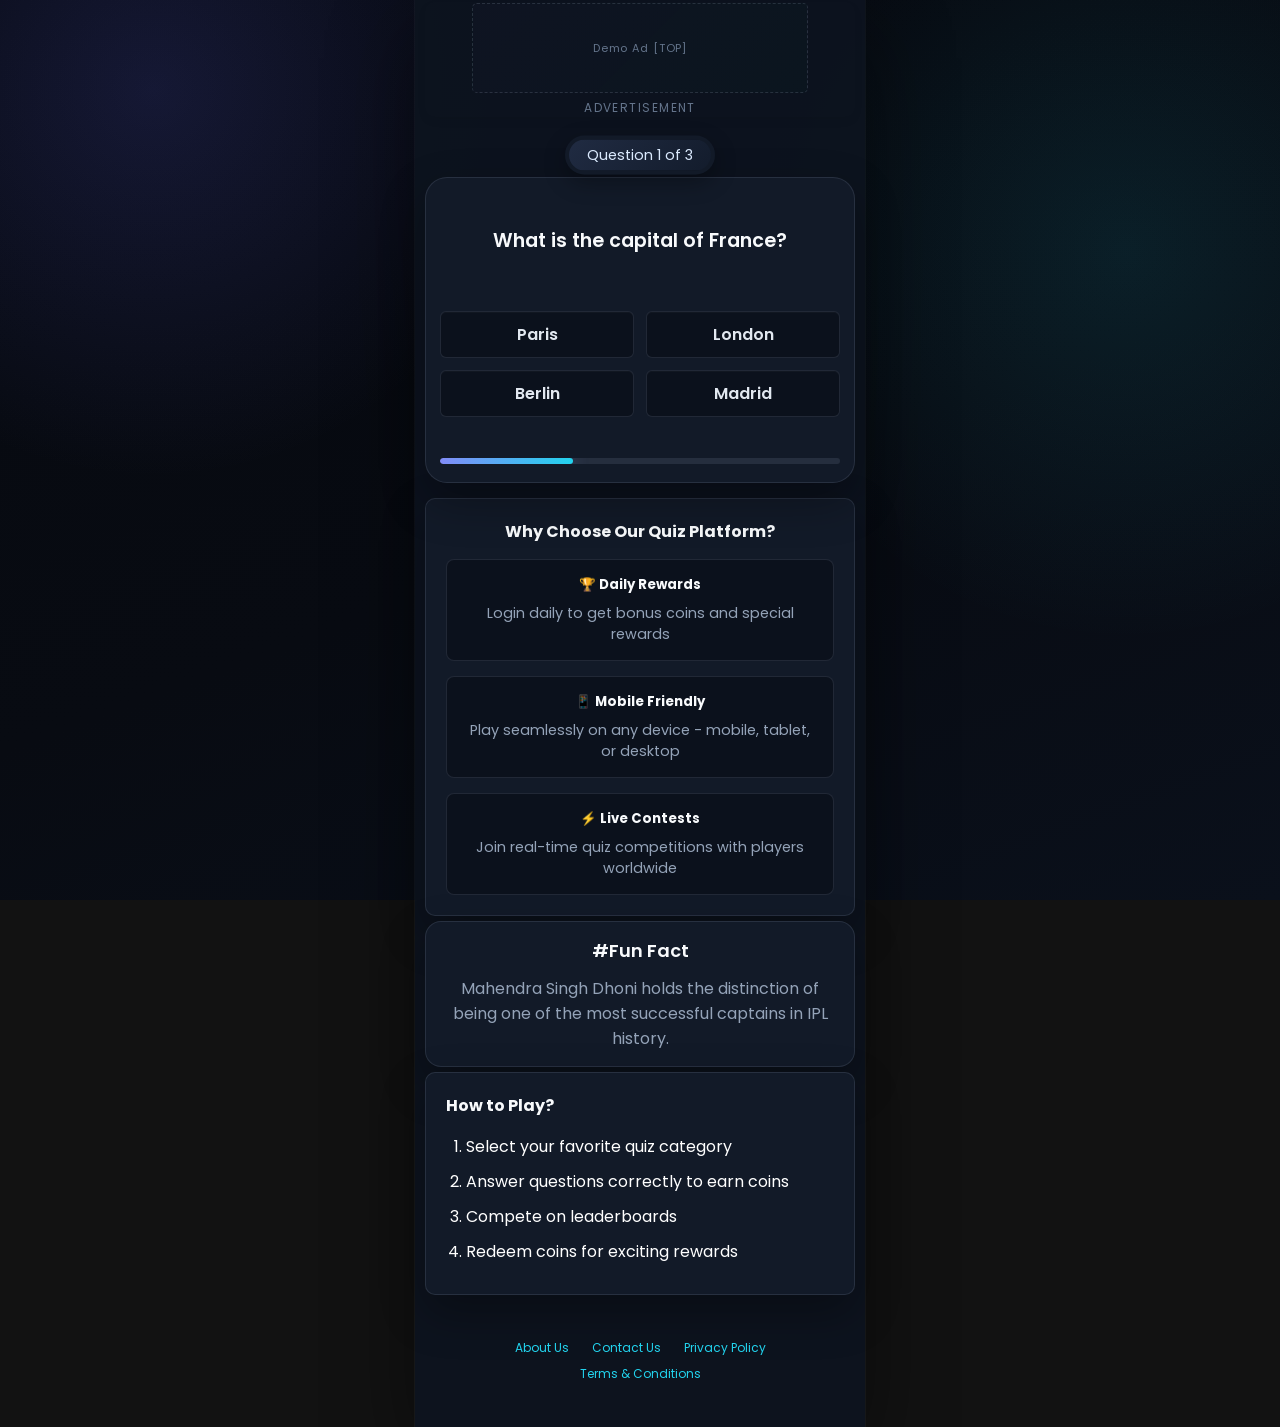
==== index.html @ c102051e "initial commit" ====
<!doctype html>
<html lang="en">
<head>
  <meta charset="UTF-8">
  <meta name="viewport" content="width=device-width, initial-scale=1">
  <meta name="robots" content="noindex, nofollow">
  <title>TwitQuiz - Test Your Knowledge</title>
  <link rel="preconnect" href="https://fonts.googleapis.com">
  <link rel="preconnect" href="https://fonts.gstatic.com" crossorigin>
  <link href="https://fonts.googleapis.com/css2?family=Poppins:wght@400;600;700&display=swap" rel="stylesheet">
  <link rel="stylesheet" href="styles.css">
</head>
<body>
  <main class="container">
    <header class="header"></header>



    <div class="ads-container">
      <div class="tops-ads ads">
        <div id="ad-top" class="custom-gpt-ad"></div>
        <div class="ads-label">Advertisement</div>
      </div>
    </div>

    <div class="quiz-card" id="quizCard">
      <div class="score-display">
        Score: <span class="score-number" id="scoreDisplay">0</span>
      </div>
      <div class="question-counter" id="questionCounter">Question 1 of 2</div>
      <div class="question" id="questionText"></div>
      <div class="options" id="optionsContainer"></div>
      <div class="answer-message" id="answerMessage" aria-live="polite"></div>
      <div class="progress-bar">
        <div class="progress-fill" id="progressFill"></div>
      </div>
    </div>

    <div class="ads-container margin-top-20px" id="secondaryAd">
      <div class="tops-ads ads">
        <div id="ad-middle" class="custom-gpt-ad"></div>
        <div class="ads-label">Advertisement</div>
      </div>
    </div>



    <div class="bottom-content">
      <div class="featured-section">
        <h3>Why Choose Our Quiz Platform?</h3>
        <div class="features-grid">
          <div class="feature-item">
            <h5>🏆 Daily Rewards</h5>
            <p>Login daily to get bonus coins and special rewards</p>
          </div>
          <div class="feature-item">
            <h5>📱 Mobile Friendly</h5>
            <p>Play seamlessly on any device - mobile, tablet, or desktop</p>
          </div>
          <div class="feature-item">
            <h5>⚡ Live Contests</h5>
            <p>Join real-time quiz competitions with players worldwide</p>
          </div>
        </div>
      </div>

      <div class="fact_box">
        <h5>#Fun Fact</h5>
        <p id="funFact"></p>
      </div>

      <div class="how-to-play">
        <h3>How to Play?</h3>
        <ol class="play-steps">
          <li>Select your favorite quiz category</li>
          <li>Answer questions correctly to earn coins</li>
          <li>Compete on leaderboards</li>
          <li>Redeem coins for exciting rewards</li>
        </ol>
      </div>
    </div>

    <nav class="footer-links" aria-label="Footer links">
      <a href="about.html">About Us</a>
      <a href="contact.html">Contact Us</a>
      <a href="privacy-policy.html">Privacy Policy</a>
      <a href="terms-conditions.html">Terms &amp; Conditions</a>
    </nav>
  </main>

  <div class="ads-popup-overlay" id="adsPopup" hidden>
    <div class="ads-popup" role="dialog" aria-modal="true" aria-label="Advertisement">
      <div class="close-wrap">
        <button class="ads-close-btn" id="closeAd" type="button" disabled>✖</button>
        <div class="ads-loading" id="adTimer">⏳ Please wait 5 seconds...</div>
      </div>
      <div id="ad-interstitial" class="custom-gpt-ad interstitial-ad"></div>
      <div class="popup-ad-label">Advertisement</div>
    </div>
  </div>

  <script src="quiz-data.js"></script>
  <script src="app.js"></script>
</body>
</html>
---- styles.css ----
* {
  box-sizing: border-box;
}

html {
  min-height: 100%;
}

body {
  min-height: 100vh;
  margin: 0;
  padding: 0;
  color: #e0e6ed;
  font-family: "Poppins", sans-serif;
  background:
    radial-gradient(circle at 10% 20%, rgba(23, 32, 49, .8), transparent 40%),
    radial-gradient(circle at 90% 30%, rgba(35, 45, 65, .7), transparent 50%),
    radial-gradient(circle at 50% 80%, rgba(23, 32, 49, .6), transparent 60%),
    radial-gradient(circle at 30% 50%, rgba(45, 55, 75, .7), transparent 70%),
    radial-gradient(circle at 70% 10%, rgba(23, 32, 49, .8), transparent 80%);
}

button,
a {
  font: inherit;
}

.container {
  width: 100%;
  max-width: 450px;
  min-height: 100vh;
  margin: 0 auto;
  padding: 0 10px 10px;
  background: #172031;
  box-shadow: 0 20px 40px rgba(0, 0, 0, .3);
}

.header {
  height: 2px;
}

.ads-container {
  position: relative;
  width: 100%;
  max-width: 100%;
  margin: 0 auto 2px;
  padding-top: 0;
  text-align: center;
}

.ads {
  border-radius: 10px;
  box-shadow: 0 4px 10px rgba(0, 0, 0, .05);
}

.custom-gpt-ad {
  display: flex;
  min-height: 92px;
  align-items: center;
  justify-content: center;
}

.ad-placeholder {
  display: flex;
  width: min(100%, 336px);
  min-height: 90px;
  align-items: center;
  justify-content: center;
  border: 1px dashed #536176;
  border-radius: 5px;
  color: #728096;
  background: #131c2b;
  font-size: 11px;
  letter-spacing: .08em;
}

.ads-label {
  margin: 5px 0 10px;
  color: #f0e7e7;
  text-align: center;
  font-size: 12px;
  text-transform: uppercase;
}

.quiz-card {
  position: relative;
  display: block;
  width: 100%;
  max-width: 100%;
  margin: 60px auto 15px;
  padding: 30px 10px 15px;
  border-radius: 16px;
  background: #3b4559;
}

.score-display {
  display: none;
  margin-bottom: 20px;
  text-align: center;
  font-size: 1.2rem;
}

.score-number {
  color: #ffd700;
  font-size: 2rem;
  font-weight: 700;
}

.question-counter {
  position: absolute;
  z-index: 10;
  top: -23px;
  left: 50%;
  display: block;
  width: 100%;
  max-width: 150px;
  margin: 0 auto;
  padding: 5px;
  transform: translate(-50%, -50%);
  border: 4px solid #3b4559;
  border-radius: 50px;
  background: #172031;
  text-align: center;
  font-size: .9rem;
}

.question {
  min-height: 58px;
  margin: 18px 0 25px;
  text-align: center;
  font-size: 1.2rem;
  font-weight: 600;
  line-height: 1.4;
}

.options {
  display: grid;
  grid-template-columns: 1fr 1fr;
  gap: 12px;
  margin-bottom: 10px;
}

.option {
  position: relative;
  display: flex;
  width: 100%;
  min-height: 45px;
  align-items: center;
  justify-content: center;
  overflow: hidden;
  border: 0;
  border-radius: 6px;
  padding: 10px;
  color: #fff;
  background: #172031;
  text-align: center;
  text-decoration: none;
  font-weight: 600;
  cursor: pointer;
  transition: transform .2s ease, background .2s ease;
}

.option:hover:not(:disabled) {
  transform: translateY(-2px);
  background: #222d40;
}

.option.selected {
  color: #fff;
  background: #ff6b35;
}

.option.correct {
  color: #fff;
  background: #10b981;
}

.option.wrong {
  color: #fff;
  background: #ef4444;
}

.option:disabled {
  cursor: default;
}

.answer-message {
  min-height: 26px;
  padding: 3px 4px 8px;
  color: #d8dee9;
  text-align: center;
  font-size: 12px;
}

.progress-bar {
  width: 100%;
  height: 6px;
  margin: 5px 0 0;
  overflow: hidden;
  border-radius: 3px;
  background: rgba(255, 255, 255, .2);
}

.progress-fill {
  width: 0;
  height: 100%;
  border-radius: 3px;
  background: linear-gradient(90deg, #ffd700, #ffed4e);
  transition: width .5s ease;
}

.margin-top-20px {
  margin-top: 20px;
}

.bottom-content {
  margin-top: 15px;
}

.featured-section,
.how-to-play,
.fact_box {
  margin: 5px 0;
  border-radius: 10px;
  padding: 20px;
  background: #3b4559;
}

.featured-section h3,
.how-to-play h3 {
  margin: 0 0 15px;
  color: #fff;
  font-size: 16px;
}

.featured-section h3 {
  text-align: center;
}

.features-grid {
  display: grid;
  grid-template-columns: 1fr;
  gap: 15px;
  margin-top: 15px;
}

.feature-item {
  padding: 15px;
  border-radius: 8px;
  color: #fff;
  background: #172031;
  text-align: center;
  box-shadow: 0 2px 4px rgba(0, 0, 0, .1);
}

.feature-item h5 {
  margin: 0 0 8px;
  color: #fff;
}

.feature-item p {
  margin: 0;
  color: #a09e9e;
  font-size: .9rem;
}

.fact_box {
  border-radius: 16px;
  padding: 15px;
  text-align: center;
}

.fact_box h5 {
  margin: 0 0 12px;
  font-size: 18px;
  font-weight: 600;
}

.fact_box p {
  margin: 0;
}

.play-steps {
  margin-bottom: 0;
  padding-left: 20px;
}

.play-steps li {
  margin-bottom: 10px;
  color: #fff;
}

.footer-links {
  margin: 30px 0 20px;
  padding: 10px;
  text-align: center;
  font-size: 12px;
}

.footer-links a {
  display: inline-block;
  margin: 4px 10px;
  color: #00d4ff;
  text-decoration: none;
}

.ads-popup-overlay {
  position: fixed;
  z-index: 9999;
  inset: 0;
  display: flex;
  align-items: center;
  justify-content: center;
  opacity: 1;
  visibility: visible;
  background: rgba(0, 0, 0, .7);
}

.ads-popup-overlay[hidden] {
  display: none;
}

.ads-popup {
  position: relative;
  width: min(100%, 450px);
  min-height: 370px;
  border-radius: 14px;
  padding: 25px 20px;
  background: #fff;
  text-align: center;
  box-shadow: 0 8px 30px rgba(0, 0, 0, .25);
}

.close-wrap {
  min-height: 36px;
  margin-bottom: 8px;
}

.ads-close-btn {
  position: absolute;
  top: 8px;
  right: 12px;
  display: block;
  border: 0;
  border-radius: 6px;
  padding: 5px 10px;
  color: #fff;
  background: #2563eb;
  cursor: pointer;
}

.ads-close-btn:disabled {
  display: none;
}

.ads-loading {
  position: absolute;
  top: 8px;
  left: 12px;
  border-radius: 6px;
  padding: 5px 10px;
  color: #333;
  font-size: 13px;
}

.interstitial-ad {
  min-height: 280px;
}

.interstitial-ad .ad-placeholder {
  min-height: 280px;
  color: #8a8f98;
  background: #f3f4f6;
}

.popup-ad-label {
  margin-top: 5px;
  color: #333;
  font-size: 12px;
  text-transform: uppercase;
}

/* Result page */
.result-container {
  margin: 10px auto;
  padding: 2px;
  border-radius: 12px;
  color: #fff;
  background: #1a2332;
}

.result_box {
  margin-bottom: 5px;
  border-radius: 16px;
  padding: 25px 20px;
  background: #2a3446;
  text-align: center;
  box-shadow: 0 4px 10px rgba(0, 0, 0, .3);
}

.winner-art {
  width: 145px;
  height: 145px;
  margin: 0 auto 15px;
  border-radius: 50%;
  font-size: 85px;
  line-height: 145px;
  background: radial-gradient(circle, #ffe769, #ffb540 55%, transparent 56%);
}

.result_box h3 {
  margin: 10px 0 22px;
  color: #ffd700;
  font-size: 20px;
}

.coin_set {
  color: #00d4ff;
  font-weight: 700;
}

.play_now_btn {
  display: inline-block;
  border: 0;
  border-radius: 25px;
  padding: 10px 25px;
  color: #1a1a1a;
  background: linear-gradient(45deg, #ffd700, #ffed4e);
  text-decoration: none;
  font-weight: 600;
}

.quiz_rules {
  border-radius: 16px;
  padding: 25px;
  background: #2a3446;
  box-shadow: 0 4px 10px rgba(0, 0, 0, .3);
}

.quiz_rules h3 {
  display: inline-block;
  margin: 0 0 15px;
  border-bottom: 2px solid #00d4ff;
  padding-bottom: 5px;
  color: #00d4ff;
  font-size: 20px;
}

.quiz_rules_set {
  margin: 0 auto;
  padding-left: 20px;
  color: #e0e6ed;
  line-height: 1.6;
}

.quiz_rules_set li {
  margin-bottom: 10px;
}

.popup-overlay {
  position: fixed;
  z-index: 1000;
  inset: 0;
  display: flex;
  align-items: center;
  justify-content: center;
  background: rgba(15, 23, 42, .9);
}

.popup-overlay[hidden] {
  display: none;
}

.popup-box {
  position: relative;
  width: min(90%, 480px);
  border: 1px solid #fff;
  border-radius: 15px;
  padding: 40px;
  color: #fff;
  background: #111827;
  text-align: center;
}

.popup-close {
  position: absolute;
  top: 15px;
  right: 15px;
  border: 0;
  color: #fff;
  background: none;
  font-size: 22px;
  cursor: pointer;
}

.coin-art {
  margin: 5px auto 15px;
  font-size: 70px;
}

.new-reward {
  color: #ffb540;
  font-size: 18px;
}

.get-coins {
  font-size: 26px;
}

.popup-box p {
  margin-bottom: 25px;
  color: #9ca3af;
}

.claim-button {
  width: 100%;
  border: 0;
  border-radius: 1.5rem;
  padding: 18px 20px;
  color: #000;
  background: #ffb540;
  font-weight: 700;
  cursor: pointer;
}

@media (max-width: 480px) {
  .quiz-card {
    padding: 5px;
  }

  .question {
    padding-top: 12px;
    font-size: 1.1rem;
  }

  .option {
    padding: 12px 8px;
    font-size: .9rem;
  }

  .popup-box {
    width: 97%;
    padding: 24px 12px;
  }
}

/* Start/category page */
.start-container {
  min-height: calc(100vh - 20px);
}

.quiz-category {
  position: relative;
}

.start-top-bar {
  position: relative;
  z-index: 20;
  display: flex;
  align-items: center;
  justify-content: space-between;
  margin-bottom: 15px;
  padding: 5px 10px;
  box-shadow: 0 2px 10px rgba(0, 0, 0, .2);
}

.menu-btn {
  display: flex;
  width: 45px;
  height: 45px;
  align-items: center;
  justify-content: center;
  border: 0;
  border-radius: 12px;
  color: #fff;
  background: rgba(255, 255, 255, .2);
  font-size: 24px;
  cursor: pointer;
}

.start-logo {
  margin: 0;
  color: #ffb540;
  font-size: 28px;
}

.start-coins {
  display: flex;
  align-items: center;
  gap: 6px;
  border: 2px solid #ffb540;
  border-radius: 25px;
  padding: 6px 13px;
  color: #fff;
  background: rgba(255, 255, 255, .2);
  font-size: 16px;
  font-weight: 700;
  cursor: pointer;
}

.sidebar {
  position: fixed;
  z-index: 1001;
  top: 0;
  bottom: 0;
  left: -300px;
  width: 280px;
  overflow-y: auto;
  background: linear-gradient(180deg, #1a1a2e, #16213e);
  box-shadow: 2px 0 20px rgba(0, 0, 0, .3);
  transition: left .3s ease;
}

.sidebar.open {
  left: 0;
}

.sidebar-header {
  position: relative;
  padding: 25px 20px;
  border-bottom: 1px solid rgba(255, 255, 255, .1);
  background: rgba(255, 255, 255, .05);
}

.sidebar-header h2 {
  margin: 0 0 5px;
}

.sidebar-header p {
  margin: 0;
  color: #a0a0a0;
  font-size: 14px;
}

.close-sidebar-btn {
  position: absolute;
  top: 20px;
  right: 10px;
  width: 40px;
  height: 40px;
  border: 0;
  border-radius: 10px;
  color: #fff;
  background: rgba(255, 255, 255, .15);
  font-size: 28px;
  cursor: pointer;
}

.sidebar-menu {
  padding: 20px 0;
}

.menu-item {
  display: flex;
  align-items: center;
  gap: 15px;
  border-left: 3px solid transparent;
  padding: 15px 20px;
  color: #fff;
  text-decoration: none;
}

.menu-item:hover {
  border-left-color: #667eea;
  background: rgba(255, 255, 255, .1);
}

.sidebar-footer {
  border-top: 1px solid rgba(255, 255, 255, .1);
  background: rgba(0, 0, 0, .2);
}

.sidebar-overlay {
  position: fixed;
  z-index: 1000;
  inset: 0;
  opacity: 0;
  visibility: hidden;
  background: rgba(0, 0, 0, .5);
  transition: opacity .3s ease;
}

.sidebar-overlay.active {
  opacity: 1;
  visibility: visible;
}

.category-bar {
  display: flex;
  align-items: center;
  gap: 5px;
  padding: 2px;
}

.category-arrow {
  flex: 0 0 40px;
  width: 40px;
  height: 40px;
  border: 0;
  border-radius: 50%;
  color: #fff;
  background: transparent;
  cursor: pointer;
}

.category-scroll {
  flex: 1;
  overflow-x: auto;
  scrollbar-width: none;
}

.category-scroll::-webkit-scrollbar {
  display: none;
}

.category-tabs {
  display: flex;
  gap: 10px;
  padding: 0 5px;
}

.category-tab {
  border: 0;
  border-radius: 25px;
  padding: 6px;
  color: #555;
  background: #f0f0f0;
  white-space: nowrap;
  font-size: 11px;
  font-weight: 600;
  cursor: pointer;
}

.category-tab.active {
  color: #fff;
  background: #ffb540;
}

.quiz-list {
  padding: 10px;
}

.start-quiz-card {
  position: relative;
  display: flex;
  align-items: center;
  gap: 10px;
  overflow: hidden;
  margin: 10px 0;
  border: 1px solid rgba(173, 173, 173, .6);
  border-radius: 20px;
  padding: 15px;
  color: #fff;
  background: transparent;
  text-decoration: none;
  box-shadow: 0 8px 25px rgba(0, 0, 0, .15);
  transition: transform .25s ease;
}

.start-quiz-card[hidden] {
  display: none;
}

.start-quiz-card::before {
  position: absolute;
  top: 0;
  left: 0;
  width: 2px;
  height: 100%;
  background: #ffb540;
  content: "";
}

.start-quiz-card:hover {
  transform: translateY(-4px);
}

.quiz-card-icon {
  display: flex;
  flex: 0 0 75px;
  width: 75px;
  height: 75px;
  align-items: center;
  justify-content: center;
  border-radius: 15px;
  font-size: 38px;
}

.contest-details {
  min-width: 0;
  flex: 1;
}

.contest-category {
  margin: 0;
  color: #ffb540;
  font-size: 10px;
  font-weight: 600;
  line-height: 1.4;
  text-transform: uppercase;
}

.contest-details h3 {
  margin: 5px 0 8px;
  color: #fff;
  font-size: 18px;
}

.entry-fee {
  display: inline-flex;
  align-items: center;
  gap: 4px;
  border-radius: 50px;
  padding: 3px 8px;
  background: rgba(128, 128, 128, .26);
  font-size: 12px;
}

.play-circle {
  display: flex;
  flex: 0 0 52px;
  width: 52px;
  height: 52px;
  align-items: center;
  justify-content: center;
  border-radius: 50%;
  color: #fff;
  background: #ffb540;
  box-shadow: 0 4px 15px rgba(102, 126, 234, .4);
}

.start-list-ad {
  margin: 18px 0;
}

.insufficient-overlay {
  position: fixed;
  z-index: 9999;
  inset: 0;
  display: flex;
  align-items: center;
  justify-content: center;
  padding: 15px;
  background: rgba(0, 0, 0, .7);
  backdrop-filter: blur(5px);
}

.insufficient-overlay[hidden] {
  display: none;
}

.insufficient-box {
  width: min(100%, 400px);
  border-radius: 25px;
  padding: 35px;
  color: #fff;
  background: #172031;
  text-align: center;
  box-shadow: 0 20px 60px rgba(0, 0, 0, .4);
}

.insufficient-icon {
  font-size: 65px;
}

.insufficient-box h2 {
  margin: 5px 0 10px;
}

.insufficient-box > p {
  color: #ffd700;
  line-height: 1.5;
}

.reward-highlight {
  margin: 20px 0 25px;
  border-radius: 15px;
  padding: 15px;
  color: #333;
  background: linear-gradient(135deg, #ffd700, #ffed4e);
  font-size: 15px;
  font-weight: 700;
}

.popup-buttons {
  display: flex;
  gap: 12px;
}

.popup-buttons button {
  border: 0;
  border-radius: 50px;
  padding: 13px 16px;
  font-weight: 700;
  cursor: pointer;
}

.cancel-popup {
  flex: 1;
  color: #666;
  background: #e0e0e0;
}

.watch-popup {
  flex: 2;
  color: #fff;
  background: linear-gradient(135deg, #f093fb, #f5576c);
}

@media (max-width: 400px) {
  .start-logo {
    font-size: 21px;
  }

  .start-coins {
    padding: 5px 9px;
    font-size: 14px;
  }

  .quiz-card-icon {
    flex-basis: 55px;
    width: 55px;
    height: 55px;
    font-size: 30px;
  }

  .contest-details h3 {
    font-size: 15px;
  }

  .play-circle {
    flex-basis: 44px;
    width: 44px;
    height: 44px;
  }
}

/* Category quiz */
.play-quiz-wrapper {
  width: 100%;
  max-width: 450px;
  margin: 10px auto;
  border-radius: 10px;
  padding: 20px;
  background: #1e293b;
  text-align: center;
}

.play-quiz-wrapper h2 {
  margin: 0 0 6px;
  color: #f59e0b;
  font-size: 18px;
}

.play-quiz-wrapper h3 {
  display: flex;
  align-items: center;
  justify-content: center;
  margin: 0 0 15px;
  color: #d1d5db;
  font-size: 14px;
  font-weight: 400;
}

.play-scoreboard {
  display: flex;
  align-items: center;
  justify-content: space-between;
}

.play-score-circle {
  display: flex;
  width: 35px;
  height: 35px;
  align-items: center;
  justify-content: center;
  border-radius: 50%;
  font-size: 18px;
  font-weight: 700;
}

.play-correct {
  background: #16a34a;
}

.play-wrong {
  background: #dc2626;
}

.play-timer {
  width: 70px;
  height: 70px;
  margin: 10px auto;
  border: 4px solid #f59e0b;
  border-radius: 50%;
  color: #fbbf24;
  font-size: 18px;
  font-weight: 700;
  line-height: 62px;
}

.play-question-box {
  margin-top: 15px;
  border-radius: 10px;
  padding: 20px;
  background: #334155;
}

.play-question-count {
  display: inline-block;
  margin-bottom: 10px;
  border-radius: 12px;
  padding: 4px 10px;
  color: #fff;
  background: #111827;
  font-size: 12px;
}

.play-question-text {
  min-height: 48px;
  margin-bottom: 15px;
  font-size: 16px;
}

.play-options {
  display: grid;
  grid-template-columns: 1fr 1fr;
  gap: 10px;
}

.play-option {
  min-height: 45px;
  border: 0;
  border-radius: 8px;
  padding: 10px;
  color: #fff;
  background: #1e293b;
  cursor: pointer;
}

.play-option:hover:not(:disabled) {
  background: #475569;
}

.play-option.correct {
  background: #16a34a;
}

.play-option.wrong {
  background: #dc2626;
}

.play-score-text {
  margin-top: 15px;
  color: #fbbf24;
  font-weight: 700;
}

.score-home {
  color: #fff;
  text-decoration: none;
}

.category-result-title {
  margin-bottom: 18px;
  color: #cbd5e1;
}

.category-stats {
  display: grid;
  grid-template-columns: repeat(3, 1fr);
  gap: 8px;
  margin-bottom: 22px;
}

.category-stats div {
  display: grid;
  gap: 4px;
  border-radius: 10px;
  padding: 12px 5px;
  background: #172031;
}

.category-stats strong {
  color: #ffd700;
  font-size: 18px;
}

.category-stats span {
  color: #aab4c4;
  font-size: 11px;
}

@media (max-width: 380px) {
  .play-options {
    grid-template-columns: 1fr;
  }
}

/* Modern dark theme */
:root {
  color-scheme: dark;
  --theme-bg: #080b12;
  --theme-shell: #0d131f;
  --theme-panel: #121a28;
  --theme-panel-raised: #182235;
  --theme-input: #0b111c;
  --theme-border: rgba(148, 163, 184, .16);
  --theme-border-strong: rgba(129, 140, 248, .42);
  --theme-text: #f8fafc;
  --theme-muted: #94a3b8;
  --theme-primary: #818cf8;
  --theme-primary-strong: #6366f1;
  --theme-secondary: #22d3ee;
  --theme-success: #22c55e;
  --theme-danger: #f43f5e;
  --theme-radius: 18px;
  --theme-shadow: 0 18px 45px rgba(0, 0, 0, .32);
}

body {
  color: var(--theme-text);
  background:
    radial-gradient(circle at 12% 10%, rgba(99, 102, 241, .16), transparent 28%),
    radial-gradient(circle at 88% 28%, rgba(34, 211, 238, .1), transparent 30%),
    linear-gradient(160deg, #060910 0%, var(--theme-bg) 55%, #0a101b 100%);
  background-attachment: fixed;
}

.container {
  background: rgba(13, 19, 31, .96);
  box-shadow:
    0 0 0 1px rgba(148, 163, 184, .06),
    0 30px 80px rgba(0, 0, 0, .42);
}

.quiz-card,
.featured-section,
.how-to-play,
.fact_box,
.result-container,
.result_box,
.quiz_rules,
.play-quiz-wrapper,
.play-question-box,
.start-quiz-card {
  border: 1px solid var(--theme-border);
  background: var(--theme-panel);
  box-shadow: var(--theme-shadow);
}

.quiz-card {
  border-radius: 22px;
  padding: 32px 14px 18px;
}

.question-counter {
  border-color: var(--theme-panel);
  color: #dbeafe;
  background: linear-gradient(135deg, #202b42, #131c2c);
  box-shadow: 0 8px 22px rgba(0, 0, 0, .3);
}

.question,
.featured-section h3,
.how-to-play h3,
.feature-item h5,
.fact_box h5,
.contest-details h3 {
  color: var(--theme-text);
}

.option,
.play-option {
  border: 1px solid var(--theme-border);
  color: #e2e8f0;
  background: var(--theme-input);
  box-shadow: inset 0 1px 0 rgba(255, 255, 255, .025);
}

.option:hover:not(:disabled),
.play-option:hover:not(:disabled) {
  border-color: var(--theme-border-strong);
  background: #172137;
  box-shadow: 0 8px 22px rgba(0, 0, 0, .22);
}

.option.selected {
  background: var(--theme-primary-strong);
}

.option.correct,
.play-option.correct,
.play-correct {
  background: var(--theme-success);
}

.option.wrong,
.play-option.wrong,
.play-wrong {
  background: var(--theme-danger);
}

.progress-bar {
  background: rgba(148, 163, 184, .15);
}

.progress-fill {
  background: linear-gradient(90deg, var(--theme-primary), var(--theme-secondary));
  box-shadow: 0 0 18px rgba(129, 140, 248, .45);
}

.score-number,
.result_box h3,
.play-score-text,
.category-stats strong {
  color: var(--theme-secondary);
}

.feature-item {
  border: 1px solid var(--theme-border);
  background: var(--theme-input);
  box-shadow: none;
}

.feature-item p,
.fact_box p,
.category-result-title,
.answer-message {
  color: var(--theme-muted);
}

.footer-links a,
.contest-category,
.quiz_rules h3 {
  color: var(--theme-secondary);
}

.ad-placeholder {
  border-color: rgba(148, 163, 184, .2);
  color: #64748b;
  background:
    linear-gradient(135deg, rgba(129, 140, 248, .035), rgba(34, 211, 238, .025)),
    #0a101a;
}

.ads-label {
  color: #64748b;
  letter-spacing: .12em;
}

.start-top-bar {
  margin: 0 -10px 16px;
  border-bottom: 1px solid var(--theme-border);
  padding: 12px 14px;
  background: rgba(10, 16, 27, .78);
  box-shadow: 0 12px 30px rgba(0, 0, 0, .18);
  backdrop-filter: blur(16px);
}

.start-logo {
  color: var(--theme-text);
  letter-spacing: -.04em;
}

.menu-btn,
.close-sidebar-btn {
  border: 1px solid var(--theme-border);
  color: #e2e8f0;
  background: #151e2e;
}

.menu-btn:hover,
.close-sidebar-btn:hover {
  border-color: var(--theme-border-strong);
  background: #1c2740;
}

.start-coins {
  border: 1px solid rgba(34, 211, 238, .36);
  color: #cffafe;
  background: rgba(34, 211, 238, .08);
  box-shadow: 0 0 22px rgba(34, 211, 238, .08);
}

.sidebar {
  border-right: 1px solid var(--theme-border);
  background:
    radial-gradient(circle at 30% 0, rgba(99, 102, 241, .18), transparent 28%),
    #0d1421;
}

.sidebar-header {
  border-color: var(--theme-border);
  background: rgba(255, 255, 255, .025);
}

.sidebar-header p {
  color: var(--theme-muted);
}

.sidebar-footer {
  border-color: var(--theme-border);
  background: rgba(0, 0, 0, .14);
}

.menu-item {
  color: #cbd5e1;
}

.menu-item:hover {
  border-left-color: var(--theme-primary);
  color: #fff;
  background: rgba(129, 140, 248, .09);
}

.category-arrow {
  color: var(--theme-muted);
}

.category-arrow:hover {
  color: var(--theme-text);
  background: rgba(129, 140, 248, .1);
}

.category-tab {
  border: 1px solid var(--theme-border);
  color: #94a3b8;
  background: var(--theme-input);
}

.category-tab:hover {
  color: #e2e8f0;
  border-color: rgba(129, 140, 248, .3);
}

.category-tab.active {
  border-color: transparent;
  color: #fff;
  background: linear-gradient(135deg, var(--theme-primary), var(--theme-primary-strong));
  box-shadow: 0 8px 20px rgba(99, 102, 241, .28);
}

.start-quiz-card {
  overflow: visible;
  border-radius: 20px;
  background:
    linear-gradient(135deg, rgba(129, 140, 248, .04), transparent 45%),
    var(--theme-panel);
}

.start-quiz-card::before {
  top: 18%;
  width: 3px;
  height: 64%;
  border-radius: 0 4px 4px 0;
  background: linear-gradient(var(--theme-primary), var(--theme-secondary));
}

.start-quiz-card:hover {
  border-color: rgba(129, 140, 248, .3);
  box-shadow: 0 20px 42px rgba(0, 0, 0, .35);
}

.quiz-card-icon {
  border: 1px solid var(--theme-border);
  background: linear-gradient(145deg, #1d2940, #111927);
  box-shadow: inset 0 1px 0 rgba(255, 255, 255, .04);
}

.contest-category {
  color: #a5b4fc;
}

.entry-fee {
  border: 1px solid rgba(34, 211, 238, .16);
  color: #bae6fd;
  background: rgba(34, 211, 238, .07);
}

.play-circle,
.play_now_btn,
.claim-button {
  color: #fff;
  background: linear-gradient(135deg, var(--theme-primary), var(--theme-primary-strong));
  box-shadow: 0 10px 25px rgba(99, 102, 241, .3);
}

.play-circle {
  font-size: 13px;
}

.play-quiz-wrapper {
  border-radius: 20px;
  background:
    radial-gradient(circle at 50% 0, rgba(99, 102, 241, .11), transparent 32%),
    var(--theme-panel);
}

.play-quiz-wrapper h2 {
  color: #a5b4fc;
}

.play-quiz-wrapper h3 {
  color: var(--theme-muted);
}

.play-timer {
  border-color: var(--theme-primary);
  color: #c7d2fe;
  background: var(--theme-input);
  box-shadow:
    0 0 0 5px rgba(129, 140, 248, .08),
    0 0 25px rgba(99, 102, 241, .16);
}

.play-question-box {
  background: var(--theme-panel-raised);
  box-shadow: none;
}

.play-question-count {
  color: #c7d2fe;
  background: rgba(99, 102, 241, .16);
}

.result-container {
  background: transparent;
  box-shadow: none;
}

.result_box,
.quiz_rules {
  background:
    linear-gradient(145deg, rgba(129, 140, 248, .045), transparent),
    var(--theme-panel);
}

.winner-art {
  background: radial-gradient(circle, rgba(34, 211, 238, .26), rgba(99, 102, 241, .22) 52%, transparent 54%);
  filter: drop-shadow(0 0 20px rgba(129, 140, 248, .22));
}

.quiz_rules h3 {
  border-color: var(--theme-secondary);
}

.category-stats div {
  border: 1px solid var(--theme-border);
  background: var(--theme-input);
}

.popup-overlay,
.insufficient-overlay,
.ads-popup-overlay {
  background: rgba(3, 6, 12, .82);
  backdrop-filter: blur(10px);
}

.popup-box,
.insufficient-box {
  border: 1px solid var(--theme-border);
  color: var(--theme-text);
  background:
    radial-gradient(circle at 50% 0, rgba(99, 102, 241, .16), transparent 35%),
    var(--theme-panel);
  box-shadow: 0 25px 70px rgba(0, 0, 0, .55);
}

.popup-box p,
.insufficient-box > p {
  color: var(--theme-muted);
}

.new-reward {
  color: #a5b4fc;
}

.reward-highlight {
  border: 1px solid rgba(34, 211, 238, .22);
  color: #cffafe;
  background: rgba(34, 211, 238, .08);
}

.cancel-popup {
  border: 1px solid var(--theme-border) !important;
  color: #cbd5e1;
  background: #172131;
}

.watch-popup {
  color: #fff;
  background: linear-gradient(135deg, var(--theme-primary), var(--theme-primary-strong));
}

.ads-popup {
  border: 1px solid var(--theme-border);
  color: var(--theme-text);
  background: var(--theme-panel);
  box-shadow: 0 30px 80px rgba(0, 0, 0, .55);
}

.ads-loading,
.popup-ad-label {
  color: var(--theme-muted);
}

.ads-close-btn {
  background: var(--theme-primary-strong);
}

.interstitial-ad .ad-placeholder {
  color: #64748b;
  background: var(--theme-input);
}

@media (max-width: 480px) {
  .quiz-card {
    padding: 12px 8px 10px;
  }

  .question {
    padding-top: 16px;
  }

  .play-quiz-wrapper {
    padding: 14px 10px;
    margin: 8px auto;
  }

  .play-question-box {
    padding: 16px 12px;
  }

  .play-options,
  .options {
    grid-template-columns: 1fr;
    gap: 8px;
  }
}
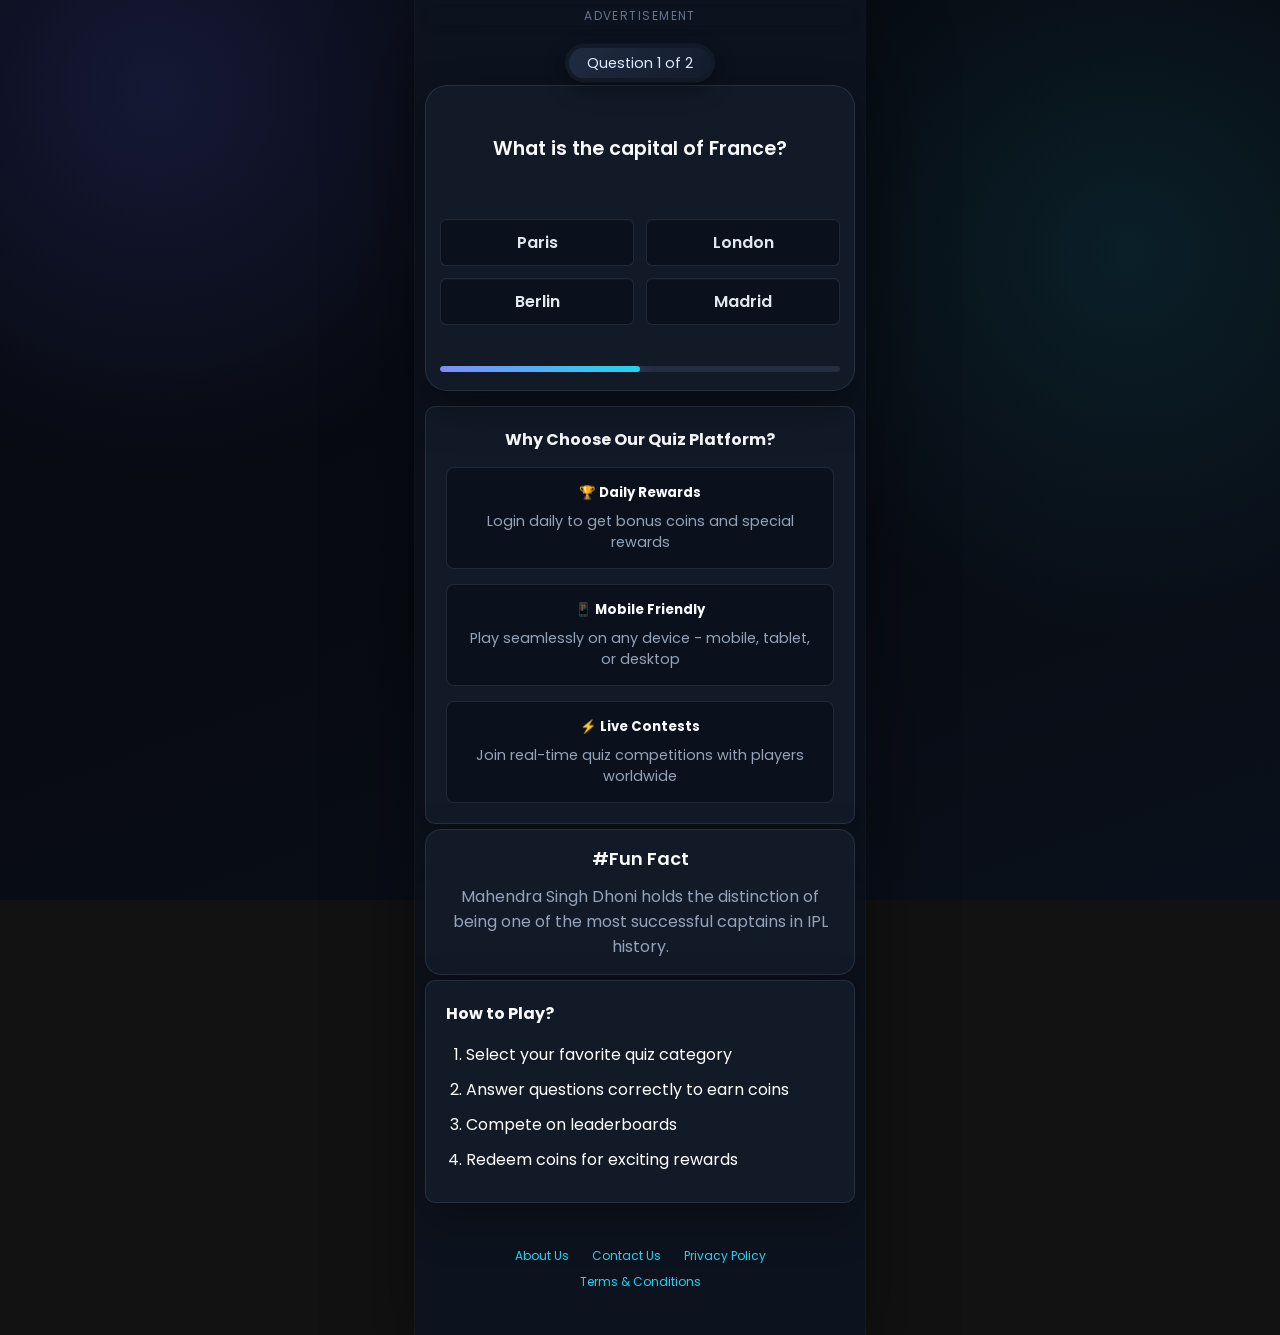
==== commit db5b19eb: "quiz update" ====
--- a/index.html
+++ b/index.html
@@ -1,105 +1,152 @@
 <!doctype html>
 <html lang="en">
-<head>
-  <meta charset="UTF-8">
-  <meta name="viewport" content="width=device-width, initial-scale=1">
-  <meta name="robots" content="noindex, nofollow">
-  <title>TwitQuiz - Test Your Knowledge</title>
-  <link rel="preconnect" href="https://fonts.googleapis.com">
-  <link rel="preconnect" href="https://fonts.gstatic.com" crossorigin>
-  <link href="https://fonts.googleapis.com/css2?family=Poppins:wght@400;600;700&display=swap" rel="stylesheet">
-  <link rel="stylesheet" href="styles.css">
-</head>
-<body>
-  <main class="container">
-    <header class="header"></header>
+  <head>
+    <meta charset="UTF-8" />
+    <meta name="viewport" content="width=device-width, initial-scale=1" />
+    <meta name="robots" content="noindex, nofollow" />
+    <title>TwitQuiz - Test Your Knowledge</title>
+    <link rel="preconnect" href="https://fonts.googleapis.com" />
+    <link rel="preconnect" href="https://fonts.gstatic.com" crossorigin />
+    <link
+      href="https://fonts.googleapis.com/css2?family=Poppins:wght@400;600;700&display=swap"
+      rel="stylesheet"
+    />
+    <link rel="stylesheet" href="styles.css?v=2" />
+    <script
+      async
+      src="https://pagead2.googlesyndication.com/pagead/js/adsbygoogle.js?client=ca-pub-1484482880870768"
+      crossorigin="anonymous"
+    ></script>
+  </head>
+  <body>
+    <main class="container">
+      <header class="header"></header>
 
+      <div class="ads-container">
+        <div class="tops-ads ads">
+          <!-- ssd1 -->
+          <ins
+            class="adsbygoogle"
+            style="display: block"
+            data-ad-client="ca-pub-1484482880870768"
+            data-ad-slot="2972053355"
+            data-ad-format="auto"
+            data-full-width-responsive="true"
+          ></ins>
+          <script>
+            (adsbygoogle = window.adsbygoogle || []).push({});
+          </script>
 
+          <div class="ads-label">Advertisement</div>
+        </div>
+      </div>
 
-    <div class="ads-container">
-      <div class="tops-ads ads">
-        <div id="ad-top" class="custom-gpt-ad"></div>
-        <div class="ads-label">Advertisement</div>
+      <div class="quiz-card" id="quizCard">
+        <div class="score-display">
+          Score: <span class="score-number" id="scoreDisplay">0</span>
+        </div>
+        <div class="question-counter" id="questionCounter">Question 1 of 2</div>
+        <div class="question" id="questionText"></div>
+        <div class="options" id="optionsContainer"></div>
+        <div class="answer-message" id="answerMessage" aria-live="polite"></div>
+        <div class="progress-bar">
+          <div class="progress-fill" id="progressFill"></div>
+        </div>
+      </div>
+
+      <div class="ads-container margin-top-20px" id="secondaryAd">
+        <div class="tops-ads ads">
+          <div id="ad-middle" class="custom-gpt-ad">
+            <!-- ssd2 -->
+            <ins class="adsbygoogle"
+                 style="display:block"
+                 data-ad-client="ca-pub-1484482880870768"
+                 data-ad-slot="9931876664"
+                 data-ad-format="auto"
+                 data-full-width-responsive="true"></ins>
+            <script>
+                 (adsbygoogle = window.adsbygoogle || []).push({});
+            </script>
+          </div>
+          <div class="ads-label">Advertisement</div>
+        </div>
+      </div>
+
+      <div class="bottom-content">
+        <div class="featured-section">
+          <h3>Why Choose Our Quiz Platform?</h3>
+          <div class="features-grid">
+            <div class="feature-item">
+              <h5>🏆 Daily Rewards</h5>
+              <p>Login daily to get bonus coins and special rewards</p>
+            </div>
+            <div class="feature-item">
+              <h5>📱 Mobile Friendly</h5>
+              <p>Play seamlessly on any device - mobile, tablet, or desktop</p>
+            </div>
+            <div class="feature-item">
+              <h5>⚡ Live Contests</h5>
+              <p>Join real-time quiz competitions with players worldwide</p>
+            </div>
+          </div>
+        </div>
+
+        <div class="fact_box">
+          <h5>#Fun Fact</h5>
+          <p id="funFact"></p>
+        </div>
+
+        <div class="how-to-play">
+          <h3>How to Play?</h3>
+          <ol class="play-steps">
+            <li>Select your favorite quiz category</li>
+            <li>Answer questions correctly to earn coins</li>
+            <li>Compete on leaderboards</li>
+            <li>Redeem coins for exciting rewards</li>
+          </ol>
+        </div>
+      </div>
+
+      <nav class="footer-links" aria-label="Footer links">
+        <a href="about.html">About Us</a>
+        <a href="contact.html">Contact Us</a>
+        <a href="privacy-policy.html">Privacy Policy</a>
+        <a href="terms-conditions.html">Terms &amp; Conditions</a>
+      </nav>
+    </main>
+
+    <div class="ads-popup-overlay" id="adsPopup" hidden>
+      <div
+        class="ads-popup"
+        role="dialog"
+        aria-modal="true"
+        aria-label="Advertisement"
+      >
+        <div class="close-wrap">
+          <button class="ads-close-btn" id="closeAd" type="button" disabled>
+            ✖
+          </button>
+          <div class="ads-loading" id="adTimer">
+            ⏳ Please wait 5 seconds...
+          </div>
+        </div>
+        <div id="ad-interstitial" class="custom-gpt-ad interstitial-ad">
+          <!-- ssd3 -->
+          <ins class="adsbygoogle"
+               style="display:block"
+               data-ad-client="ca-pub-1484482880870768"
+               data-ad-slot="8618794990"
+               data-ad-format="auto"
+               data-full-width-responsive="true"></ins>
+          <script>
+               (adsbygoogle = window.adsbygoogle || []).push({});
+          </script>
+        </div>
+        <div class="popup-ad-label">Advertisement</div>
       </div>
     </div>
 
-    <div class="quiz-card" id="quizCard">
-      <div class="score-display">
-        Score: <span class="score-number" id="scoreDisplay">0</span>
-      </div>
-      <div class="question-counter" id="questionCounter">Question 1 of 2</div>
-      <div class="question" id="questionText"></div>
-      <div class="options" id="optionsContainer"></div>
-      <div class="answer-message" id="answerMessage" aria-live="polite"></div>
-      <div class="progress-bar">
-        <div class="progress-fill" id="progressFill"></div>
-      </div>
-    </div>
-
-    <div class="ads-container margin-top-20px" id="secondaryAd">
-      <div class="tops-ads ads">
-        <div id="ad-middle" class="custom-gpt-ad"></div>
-        <div class="ads-label">Advertisement</div>
-      </div>
-    </div>
-
-
-
-    <div class="bottom-content">
-      <div class="featured-section">
-        <h3>Why Choose Our Quiz Platform?</h3>
-        <div class="features-grid">
-          <div class="feature-item">
-            <h5>🏆 Daily Rewards</h5>
-            <p>Login daily to get bonus coins and special rewards</p>
-          </div>
-          <div class="feature-item">
-            <h5>📱 Mobile Friendly</h5>
-            <p>Play seamlessly on any device - mobile, tablet, or desktop</p>
-          </div>
-          <div class="feature-item">
-            <h5>⚡ Live Contests</h5>
-            <p>Join real-time quiz competitions with players worldwide</p>
-          </div>
-        </div>
-      </div>
-
-      <div class="fact_box">
-        <h5>#Fun Fact</h5>
-        <p id="funFact"></p>
-      </div>
-
-      <div class="how-to-play">
-        <h3>How to Play?</h3>
-        <ol class="play-steps">
-          <li>Select your favorite quiz category</li>
-          <li>Answer questions correctly to earn coins</li>
-          <li>Compete on leaderboards</li>
-          <li>Redeem coins for exciting rewards</li>
-        </ol>
-      </div>
-    </div>
-
-    <nav class="footer-links" aria-label="Footer links">
-      <a href="about.html">About Us</a>
-      <a href="contact.html">Contact Us</a>
-      <a href="privacy-policy.html">Privacy Policy</a>
-      <a href="terms-conditions.html">Terms &amp; Conditions</a>
-    </nav>
-  </main>
-
-  <div class="ads-popup-overlay" id="adsPopup" hidden>
-    <div class="ads-popup" role="dialog" aria-modal="true" aria-label="Advertisement">
-      <div class="close-wrap">
-        <button class="ads-close-btn" id="closeAd" type="button" disabled>✖</button>
-        <div class="ads-loading" id="adTimer">⏳ Please wait 5 seconds...</div>
-      </div>
-      <div id="ad-interstitial" class="custom-gpt-ad interstitial-ad"></div>
-      <div class="popup-ad-label">Advertisement</div>
-    </div>
-  </div>
-
-  <script src="quiz-data.js"></script>
-  <script src="app.js"></script>
-</body>
+    <script src="quiz-data.js?v=2"></script>
+    <script src="app.js?v=2"></script>
+  </body>
 </html>
--- a/styles.css
+++ b/styles.css
@@ -33,6 +33,8 @@
   padding: 0 10px 10px;
   background: #172031;
   box-shadow: 0 20px 40px rgba(0, 0, 0, .3);
+  position: relative;
+  overflow: hidden;
 }
 
 .header {
@@ -48,6 +50,7 @@
   text-align: center;
 }
 
+
 .ads {
   border-radius: 10px;
   box-shadow: 0 4px 10px rgba(0, 0, 0, .05);
@@ -55,9 +58,22 @@
 
 .custom-gpt-ad {
   display: flex;
-  min-height: 92px;
+  height: 92px;
+  max-height: 92px;
+  overflow: hidden;
   align-items: center;
   justify-content: center;
+  background: transparent !important;
+  background-color: transparent !important;
+}
+
+.custom-gpt-ad ins {
+  width: 100%;
+  height: 90px !important;
+  max-height: 90px !important;
+  overflow: hidden;
+  background: transparent !important;
+  background-color: transparent !important;
 }
 
 .ad-placeholder {
@@ -599,7 +615,7 @@
 }
 
 .sidebar {
-  position: fixed;
+  position: absolute;
   z-index: 1001;
   top: 0;
   bottom: 0;
@@ -671,7 +687,7 @@
 }
 
 .sidebar-overlay {
-  position: fixed;
+  position: absolute;
   z-index: 1000;
   inset: 0;
   opacity: 0;
@@ -1091,11 +1107,7 @@
   font-size: 11px;
 }
 
-@media (max-width: 380px) {
-  .play-options {
-    grid-template-columns: 1fr;
-  }
-}
+
 
 /* Modern dark theme */
 :root {
@@ -1534,7 +1546,7 @@
 
   .play-options,
   .options {
-    grid-template-columns: 1fr;
-    gap: 8px;
+    grid-template-columns: 1fr 1fr !important;
+    gap: 8px !important;
   }
 }
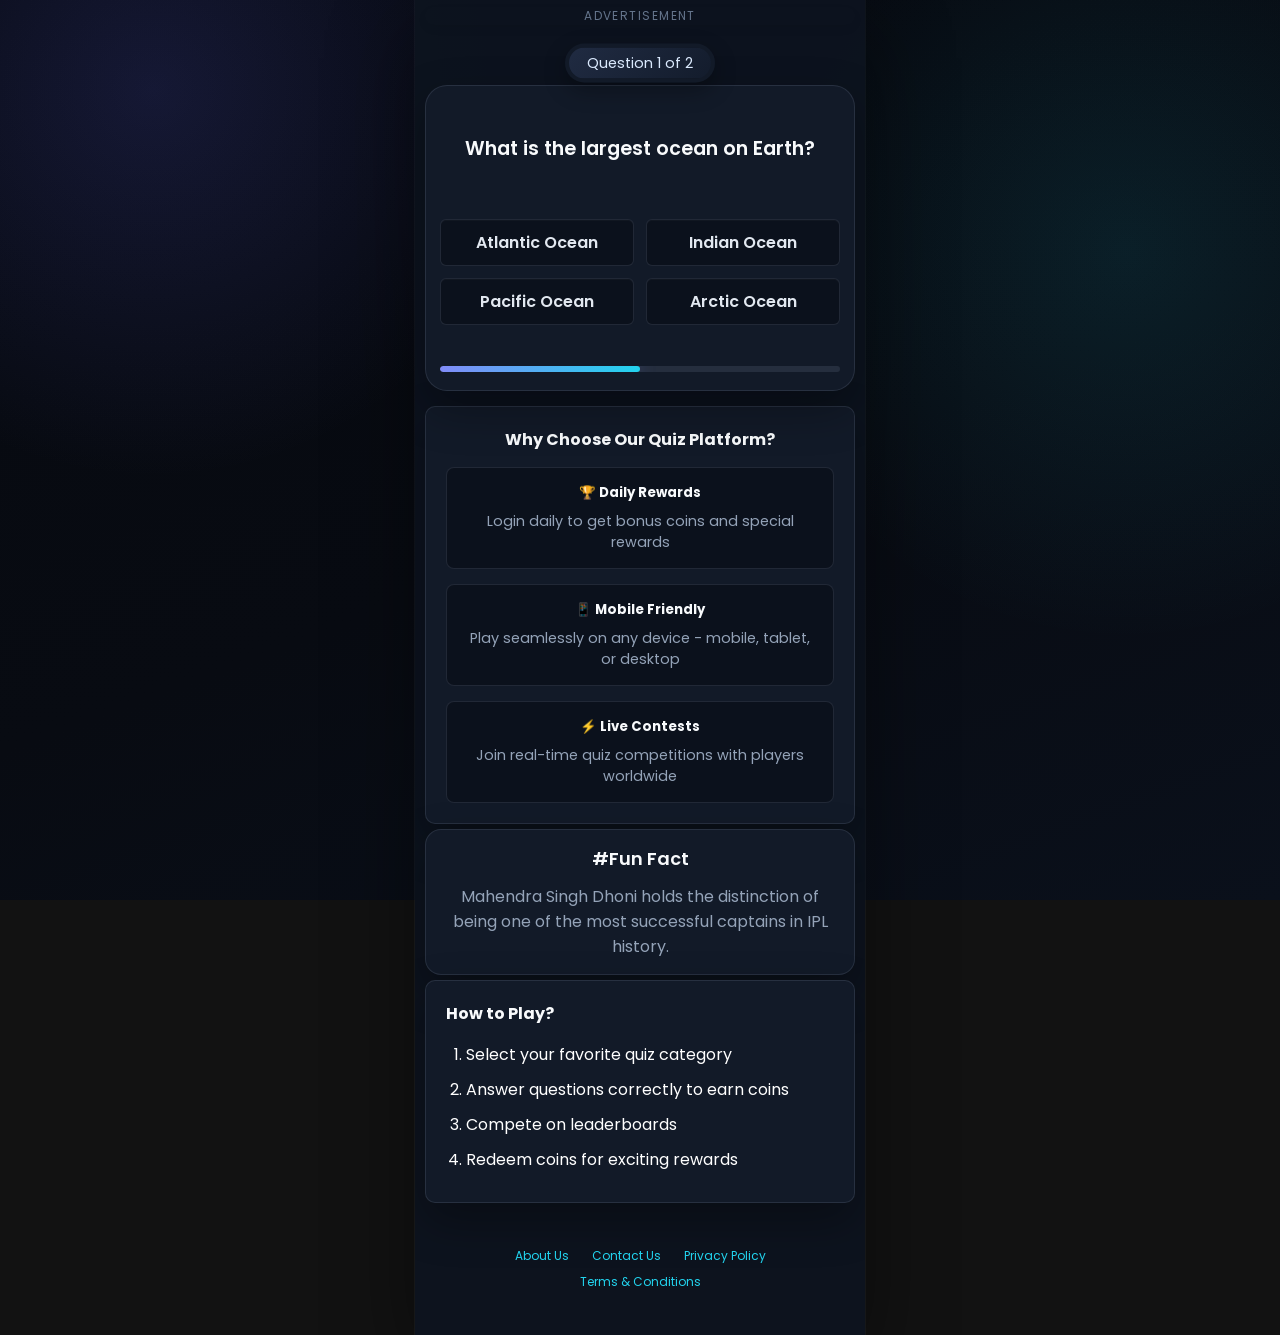
==== commit e103ca44: "add the details pages" ====
--- a/index.html
+++ b/index.html
@@ -11,7 +11,7 @@
       href="https://fonts.googleapis.com/css2?family=Poppins:wght@400;600;700&display=swap"
       rel="stylesheet"
     />
-    <link rel="stylesheet" href="styles.css?v=2" />
+    <link rel="stylesheet" href="styles.css?v=3" />
     <script
       async
       src="https://pagead2.googlesyndication.com/pagead/js/adsbygoogle.js?client=ca-pub-1484482880870768"
@@ -146,7 +146,7 @@
       </div>
     </div>
 
-    <script src="quiz-data.js?v=2"></script>
-    <script src="app.js?v=2"></script>
+    <script src="quiz-data.js?v=3"></script>
+    <script src="app.js?v=3"></script>
   </body>
 </html>
--- a/styles.css
+++ b/styles.css
@@ -1398,6 +1398,31 @@
   box-shadow: 0 10px 25px rgba(99, 102, 241, .3);
 }
 
+.claim-button.loading {
+  pointer-events: none;
+  opacity: 0.8;
+  display: inline-flex;
+  align-items: center;
+  justify-content: center;
+  gap: 8px;
+}
+
+.claim-button-spinner {
+  width: 16px;
+  height: 16px;
+  border: 2px solid rgba(255, 255, 255, 0.3);
+  border-radius: 50%;
+  border-top-color: #ffffff;
+  animation: buttonSpin 0.8s linear infinite;
+  display: inline-block;
+}
+
+@keyframes buttonSpin {
+  to {
+    transform: rotate(360deg);
+  }
+}
+
 .play-circle {
   font-size: 13px;
 }
